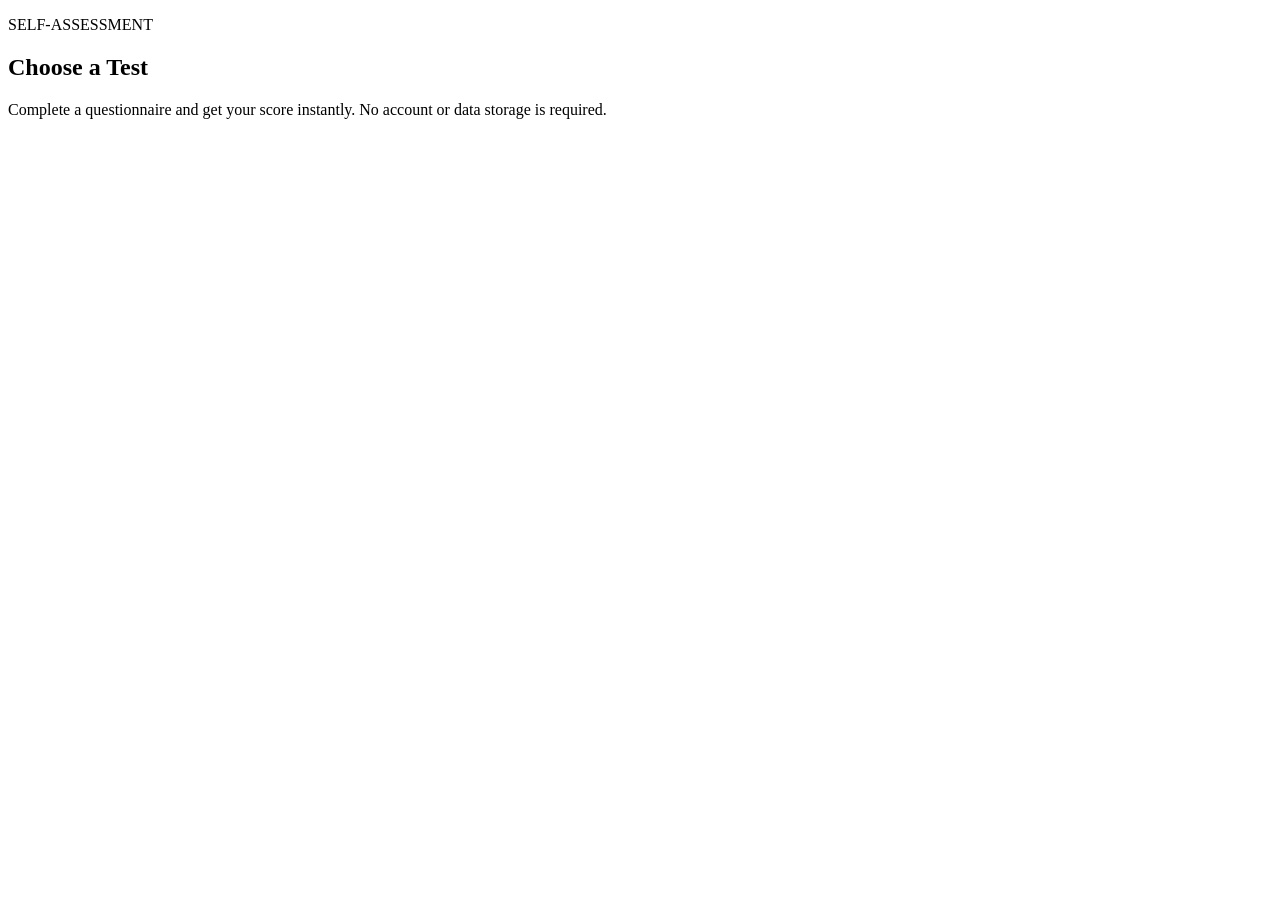
==== index.html @ 6a271e7c "Add files via upload" ====
<!DOCTYPE html>
<html lang="en">
<head>
  <meta charset="UTF-8">
  <meta name="viewport" content="width=device-width, initial-scale=1.0">
  <title>Self-Assessment Tests</title>
  <link rel="stylesheet" href="css/style.css">
</head>
<body>
  <main class="container">
    <section class="card hero">
      <p class="eyebrow">SELF-ASSESSMENT</p>
      <h1>Choose a Test</h1>
      <p class="muted">Complete a questionnaire and get your score instantly. No account or data storage is required.</p>
      <div id="test-list" class="test-list"></div>
    </section>
  </main>
  <script src="js/tests.js"></script>
  <script src="js/app.js"></script>
</body>
</html>
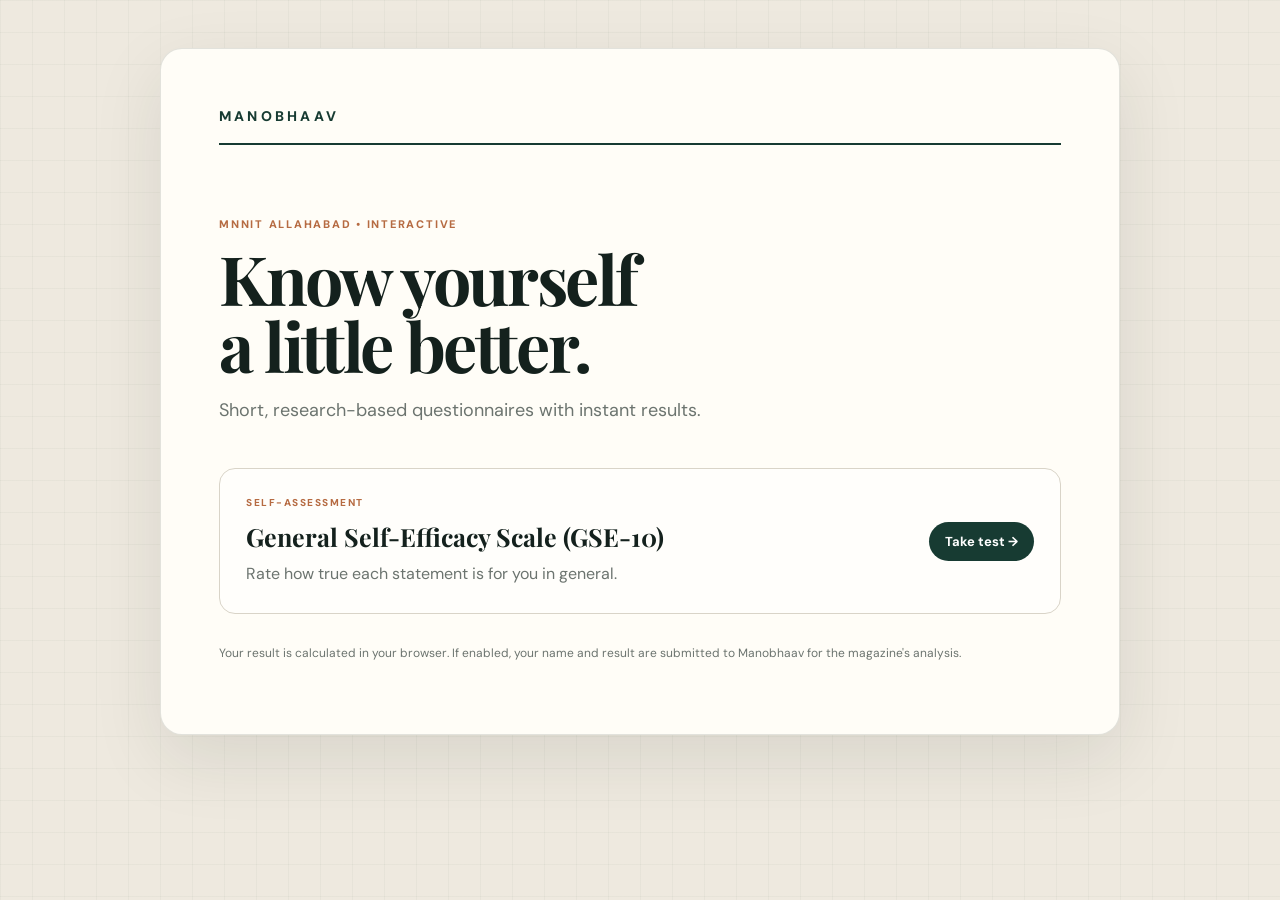
==== commit 97de1265: "Initial commit" ====
--- a/index.html
+++ b/index.html
@@ -3,16 +3,19 @@
 <head>
   <meta charset="UTF-8">
   <meta name="viewport" content="width=device-width, initial-scale=1.0">
-  <title>Self-Assessment Tests</title>
+  <meta name="theme-color" content="#173b32">
+  <title>Manobhaav | Interactive Tests</title>
   <link rel="stylesheet" href="css/style.css">
 </head>
 <body>
   <main class="container">
     <section class="card hero">
-      <p class="eyebrow">SELF-ASSESSMENT</p>
-      <h1>Choose a Test</h1>
-      <p class="muted">Complete a questionnaire and get your score instantly. No account or data storage is required.</p>
+      <div class="masthead">MANOBHAAV</div>
+      <p class="eyebrow">MNNIT ALLAHABAD • INTERACTIVE</p>
+      <h1>Know yourself<br>a little better.</h1>
+      <p class="intro muted">Short, research-based questionnaires with instant results.</p>
       <div id="test-list" class="test-list"></div>
+      <p class="privacy-copy">Your result is calculated in your browser. If enabled, your name and result are submitted to Manobhaav for the magazine's analysis.</p>
     </section>
   </main>
   <script src="js/tests.js"></script>
--- a/css/style.css
+++ b/css/style.css
@@ -0,0 +1,645 @@
+@import url('https://fonts.googleapis.com/css2?family=DM+Sans:wght@400;500;600;700;800&family=Playfair+Display:wght@500;600;700&display=swap');
+
+:root {
+  --bg: #eee9df;
+  --paper: #fffdf7;
+  --ink: #14211d;
+  --muted: #6c746f;
+  --line: #d9d4c8;
+  --accent: #173b32;
+  --accent-light: #e6eee9;
+  --orange: #b66b42;
+  --danger: #8b2f28;
+  --white: #ffffff;
+
+  font-family: "DM Sans", sans-serif;
+  color: var(--ink);
+}
+
+* {
+  box-sizing: border-box;
+}
+
+html {
+  scroll-behavior: smooth;
+}
+
+body {
+  margin: 0;
+  min-height: 100vh;
+
+  background:
+    linear-gradient(
+      rgba(23, 59, 50, 0.035) 1px,
+      transparent 1px
+    ),
+    linear-gradient(
+      90deg,
+      rgba(23, 59, 50, 0.035) 1px,
+      transparent 1px
+    ),
+    var(--bg);
+
+  background-size: 32px 32px;
+}
+
+/* =========================
+   MAIN LAYOUT
+========================= */
+
+.container {
+  width: min(960px, calc(100% - 32px));
+  margin: 0 auto;
+  padding: 48px 0;
+}
+
+.card {
+  background: var(--paper);
+  border: 1px solid rgba(20, 33, 29, 0.12);
+  border-radius: 22px;
+  padding: clamp(28px, 5vw, 58px);
+
+  box-shadow:
+    0 24px 70px rgba(27, 36, 31, 0.10);
+}
+
+/* =========================
+   TYPOGRAPHY
+========================= */
+
+h1,
+h2,
+h3 {
+  font-family: "Playfair Display", serif;
+}
+
+h1 {
+  margin: 0 0 18px;
+
+  max-width: 780px;
+
+  font-size: clamp(40px, 7vw, 68px);
+  line-height: 0.98;
+  letter-spacing: -0.035em;
+}
+
+h2 {
+  margin: 0;
+}
+
+p {
+  line-height: 1.65;
+}
+
+.muted {
+  color: var(--muted);
+}
+
+.eyebrow {
+  margin: 0 0 12px;
+
+  color: var(--orange);
+
+  font-size: 11px;
+  font-weight: 800;
+  letter-spacing: 0.16em;
+  text-transform: uppercase;
+}
+
+/* =========================
+   MANOBHAAV BRANDING
+========================= */
+
+.masthead {
+  padding-bottom: 18px;
+  margin-bottom: 70px;
+
+  border-bottom: 2px solid var(--accent);
+
+  color: var(--accent);
+
+  font-size: 14px;
+  font-weight: 800;
+  letter-spacing: 0.23em;
+}
+
+.wordmark {
+  color: var(--accent);
+
+  font-size: 11px;
+  font-weight: 800;
+  letter-spacing: 0.23em;
+}
+
+.topbar {
+  display: flex;
+  align-items: center;
+  justify-content: space-between;
+  gap: 20px;
+
+  margin-bottom: 48px;
+}
+
+/* =========================
+   HOME
+========================= */
+
+.intro {
+  max-width: 580px;
+  font-size: 18px;
+}
+
+.privacy-copy {
+  margin-top: 30px;
+
+  color: var(--muted);
+  font-size: 12px;
+}
+
+.test-list {
+  display: grid;
+  gap: 14px;
+  margin-top: 42px;
+}
+
+.test-item {
+  display: flex;
+  align-items: center;
+  justify-content: space-between;
+
+  gap: 24px;
+  padding: 26px;
+
+  border: 1px solid var(--line);
+  border-radius: 16px;
+
+  background: rgba(255, 255, 255, 0.55);
+
+  color: var(--ink);
+  text-decoration: none;
+
+  transition:
+    transform 0.18s ease,
+    border-color 0.18s ease,
+    box-shadow 0.18s ease;
+}
+
+.test-item:hover {
+  transform: translateY(-3px);
+
+  border-color: var(--accent);
+
+  box-shadow:
+    0 14px 30px rgba(23, 59, 50, 0.08);
+}
+
+.test-item h2 {
+  margin: 0 0 8px;
+  font-size: 25px;
+}
+
+.test-item p:not(.test-kicker) {
+  margin: 0;
+  color: var(--muted);
+}
+
+.test-kicker {
+  margin: 0 0 8px;
+
+  color: var(--orange);
+
+  font-size: 10px;
+  font-weight: 800;
+  letter-spacing: 0.15em;
+}
+
+.test-item > span {
+  flex-shrink: 0;
+
+  padding: 11px 16px;
+
+  border-radius: 999px;
+
+  background: var(--accent);
+  color: var(--white);
+
+  font-size: 13px;
+  font-weight: 700;
+}
+
+/* =========================
+   NAVIGATION
+========================= */
+
+.back {
+  color: var(--muted);
+
+  text-decoration: none;
+
+  font-size: 14px;
+  font-weight: 700;
+
+  transition: color 0.15s ease;
+}
+
+.back:hover {
+  color: var(--accent);
+}
+
+/* =========================
+   INSTRUCTIONS
+========================= */
+
+.instructions {
+  margin: 26px 0 0;
+  padding: 16px 18px;
+
+  border-left: 4px solid var(--accent);
+
+  background: var(--accent-light);
+  color: var(--accent);
+
+  font-size: 14px;
+  font-weight: 700;
+}
+
+/* =========================
+   NAME FIELD
+========================= */
+
+.participant {
+  margin: 32px 0 12px;
+  padding: 22px;
+
+  border: 1px solid var(--line);
+  border-radius: 15px;
+
+  background: #faf8f2;
+}
+
+.participant label {
+  display: block;
+
+  margin-bottom: 9px;
+
+  font-size: 13px;
+  font-weight: 800;
+  letter-spacing: 0.08em;
+  text-transform: uppercase;
+}
+
+.participant input {
+  width: 100%;
+
+  padding: 14px 15px;
+
+  border: 1px solid var(--line);
+  border-radius: 10px;
+
+  background: white;
+  color: var(--ink);
+
+  font: inherit;
+  font-size: 16px;
+
+  outline: none;
+
+  transition:
+    border-color 0.15s ease,
+    box-shadow 0.15s ease;
+}
+
+.participant input:focus {
+  border-color: var(--accent);
+
+  box-shadow:
+    0 0 0 3px rgba(23, 59, 50, 0.10);
+}
+
+.participant p {
+  margin: 8px 0 0;
+
+  color: var(--muted);
+  font-size: 12px;
+}
+
+/* =========================
+   QUESTIONS
+========================= */
+
+.question {
+  margin: 34px 0 0;
+  padding: 34px 0 0;
+
+  border: 0;
+  border-top: 1px solid var(--line);
+}
+
+.question legend {
+  display: flex;
+  align-items: flex-start;
+
+  width: 100%;
+  padding: 0;
+
+  gap: 16px;
+
+  font-size: 19px;
+  line-height: 1.55;
+  font-weight: 700;
+}
+
+.number {
+  flex-shrink: 0;
+
+  padding-top: 5px;
+
+  color: var(--orange);
+
+  font-size: 12px;
+  font-weight: 800;
+  letter-spacing: 0.08em;
+}
+
+/* =========================
+   ANSWER OPTIONS
+========================= */
+
+.options {
+  display: grid;
+
+  grid-template-columns: repeat(4, 1fr);
+
+  gap: 10px;
+
+  margin: 20px 0 0 34px;
+}
+
+.option {
+  position: relative;
+
+  display: flex;
+  flex-direction: column;
+  justify-content: center;
+
+  min-height: 82px;
+
+  padding: 13px;
+
+  border: 1px solid var(--line);
+  border-radius: 12px;
+
+  background: white;
+
+  color: var(--muted);
+
+  cursor: pointer;
+
+  transition:
+    transform 0.15s ease,
+    border-color 0.15s ease,
+    background 0.15s ease,
+    color 0.15s ease;
+}
+
+.option strong {
+  color: var(--accent);
+  font-size: 17px;
+}
+
+.option span {
+  font-size: 12px;
+  font-weight: 600;
+}
+
+.option:hover {
+  transform: translateY(-1px);
+
+  border-color: var(--accent);
+}
+
+.option:has(input:checked) {
+  background: var(--accent);
+  border-color: var(--accent);
+  color: white;
+}
+
+.option:has(input:checked) strong {
+  color: white;
+}
+
+.option input {
+  position: absolute;
+
+  opacity: 0;
+  pointer-events: none;
+}
+
+/* =========================
+   BUTTONS
+========================= */
+
+.actions,
+.result-actions {
+  display: flex;
+  justify-content: center;
+  flex-wrap: wrap;
+
+  gap: 12px;
+
+  margin-top: 42px;
+}
+
+button,
+.button {
+  display: inline-flex;
+  align-items: center;
+  justify-content: center;
+
+  min-height: 50px;
+
+  padding: 0 24px;
+
+  border: 0;
+  border-radius: 11px;
+
+  font: inherit;
+  font-weight: 800;
+
+  text-decoration: none;
+
+  cursor: pointer;
+
+  transition:
+    transform 0.15s ease,
+    opacity 0.15s ease;
+}
+
+button:hover,
+.button:hover {
+  transform: translateY(-2px);
+}
+
+button:disabled {
+  opacity: 0.6;
+  cursor: wait;
+}
+
+.primary {
+  background: var(--accent);
+  color: white;
+}
+
+.secondary {
+  background: #e8e3d8;
+  color: var(--ink);
+}
+
+/* =========================
+   ERROR
+========================= */
+
+.error {
+  margin-top: 18px;
+  padding: 14px 16px;
+
+  border-radius: 10px;
+
+  background: #f6e5e1;
+  color: var(--danger);
+
+  font-size: 14px;
+  font-weight: 700;
+}
+
+/* =========================
+   RESULTS
+========================= */
+
+.result-card {
+  text-align: center;
+}
+
+.result-card .topbar {
+  text-align: left;
+}
+
+.result-card h1 {
+  margin-left: auto;
+  margin-right: auto;
+}
+
+.result-name {
+  margin: 4px 0 0;
+
+  color: var(--muted);
+
+  font-weight: 700;
+}
+
+.score {
+  margin: 44px 0 18px;
+
+  font-family: "Playfair Display", serif;
+
+  font-size: clamp(80px, 15vw, 130px);
+  line-height: 0.8;
+
+  color: var(--accent);
+
+  font-weight: 700;
+}
+
+.score span {
+  font-family: "DM Sans", sans-serif;
+
+  font-size: 27px;
+
+  color: var(--muted);
+}
+
+.result-card h2 {
+  font-size: 32px;
+}
+
+.result-description {
+  max-width: 600px;
+
+  margin: 12px auto 0;
+
+  color: var(--muted);
+
+  font-size: 17px;
+}
+
+.note {
+  max-width: 650px;
+
+  margin: 32px auto 0;
+  padding-top: 22px;
+
+  border-top: 1px solid var(--line);
+
+  color: var(--muted);
+
+  font-size: 13px;
+  line-height: 1.7;
+}
+
+/* =========================
+   MOBILE
+========================= */
+
+@media (max-width: 700px) {
+
+  .container {
+    width: min(100% - 18px, 960px);
+    padding: 12px 0;
+  }
+
+  .card {
+    border-radius: 15px;
+  }
+
+  .masthead {
+    margin-bottom: 46px;
+  }
+
+  .topbar {
+    margin-bottom: 36px;
+  }
+
+  .wordmark {
+    font-size: 10px;
+  }
+
+  .test-item {
+    flex-direction: column;
+    align-items: flex-start;
+  }
+
+  .options {
+    grid-template-columns: 1fr 1fr;
+
+    margin-left: 0;
+  }
+
+  .question legend {
+    font-size: 17px;
+  }
+}
+
+@media (max-width: 430px) {
+
+  .options {
+    grid-template-columns: 1fr;
+  }
+
+  .option {
+    min-height: 62px;
+  }
+
+  h1 {
+    font-size: 40px;
+  }
+}
